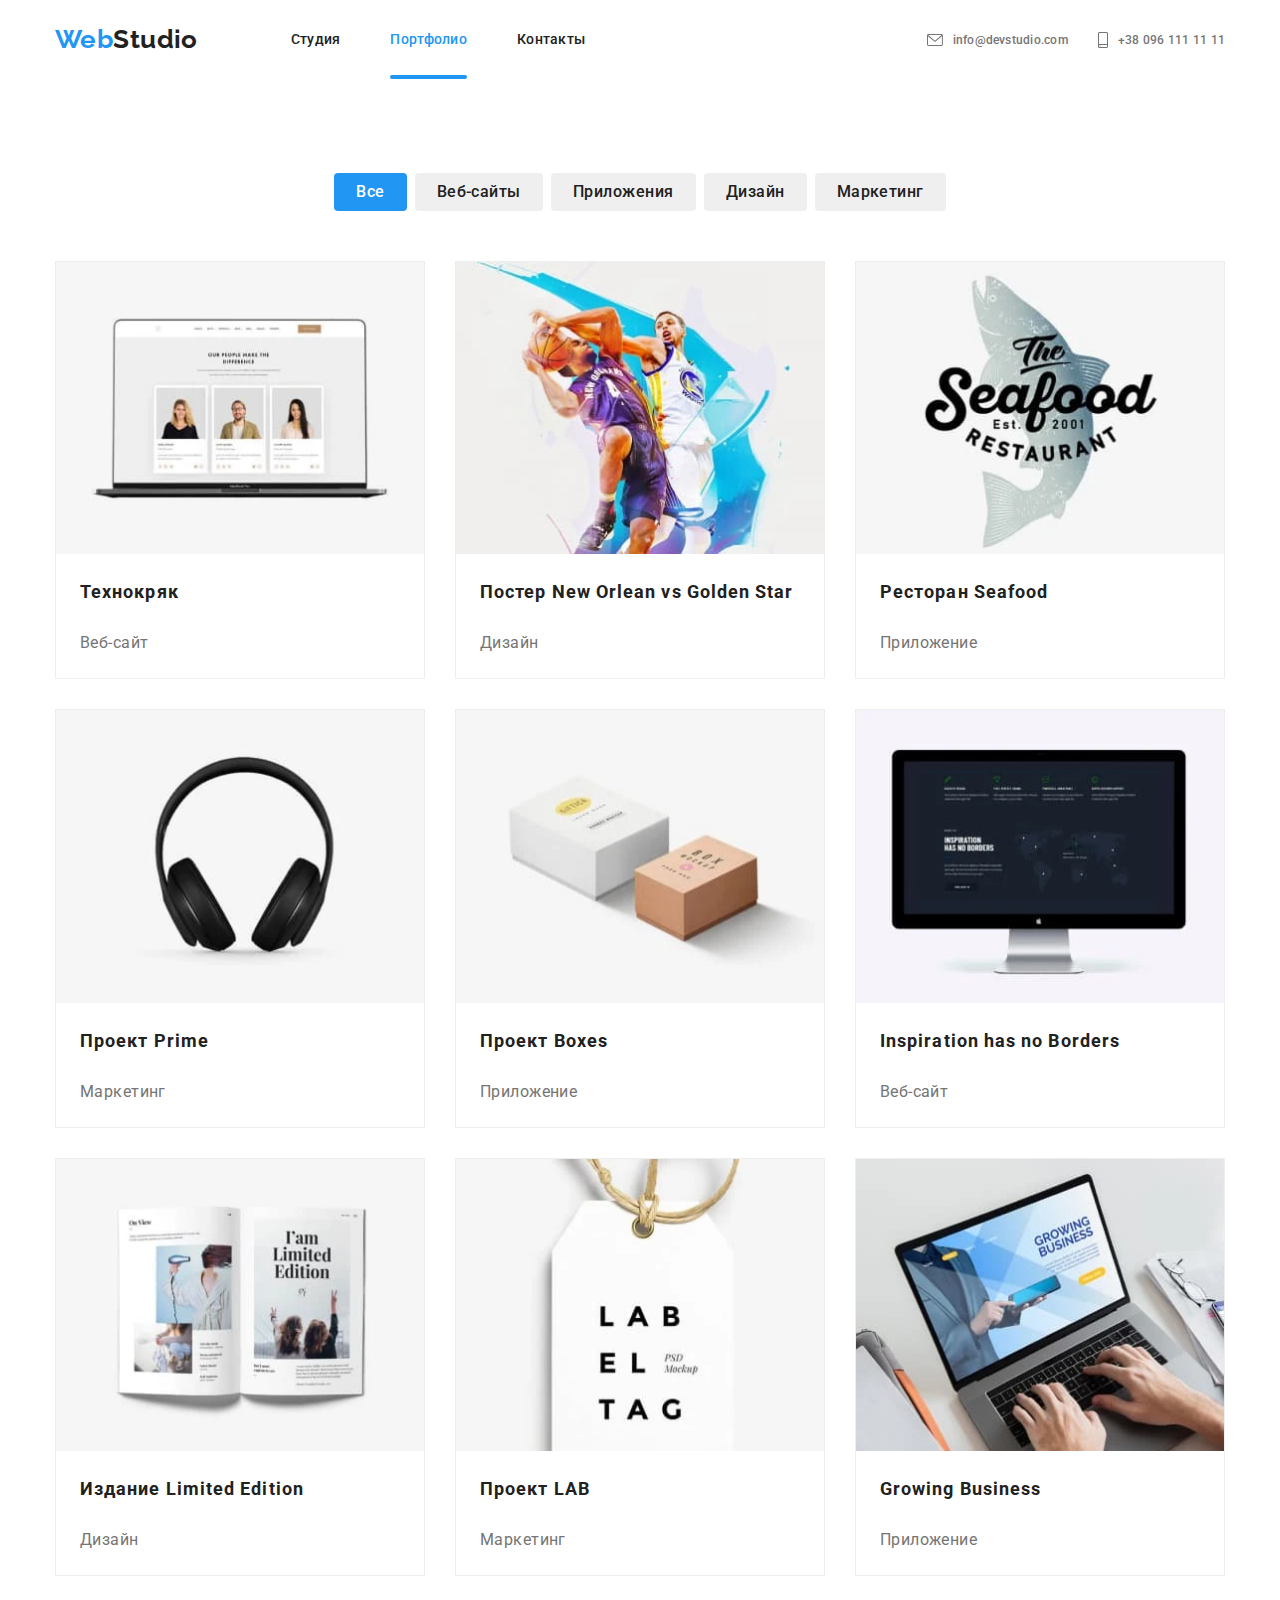
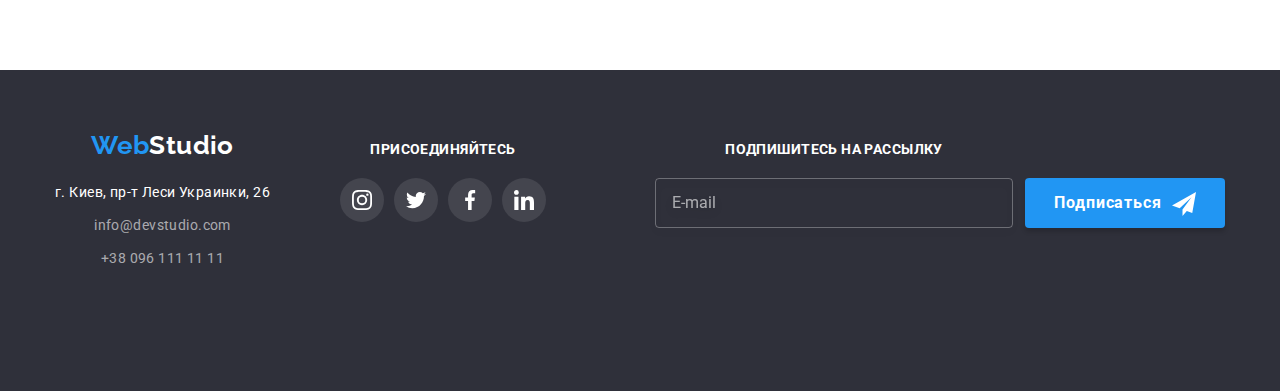
==== portfolio.html @ f1769754 "change footer" ====
<!DOCTYPE html>
<html lang="ru">

<head>
    <meta charset="UTF-8">
    <meta http-equiv="X-UA-Compatible" content="IE=edge">
    <meta name="viewport" content="width=device-width, initial-scale=1.0">
    <title>Домашняя работа №8</title>
    <link rel="preconnect" href="https://fonts.googleapis.com">
    <link rel="preconnect" href="https://fonts.gstatic.com" crossorigin>
    <link
        href="https://fonts.googleapis.com/css2?family=Raleway:wght@700&family=Roboto:wght@400;500;700;900&display=swap"
        rel="stylesheet">
    <link rel="stylesheet"
        href="https://cdnjs.cloudflare.com/ajax/libs/modern-normalize/1.1.0/modern-normalize.min.css">
    <link rel="stylesheet" href="./css/portfolio.min.css">
    <!-- <link rel="stylesheet" href="./css/styles.css"> -->

</head>
<body>
        <!--Header-->
<header class="page-header">
    <div class="container page-header__container">
        <nav class="main-nav">
            <a href="./index.html" class="logo page-header__logo"> <span class="logo__title">Web</span>Studio
            </a>
            <ul class="site-nav">
                <li class="site-nave__item"><a href="./index.html"
                        class="site-nave__link">Студия</a></li>
                <li class="site-nave__item"><a href="./portfolio.html" class="site-nave__link site-nave__link-active">Портфолио</a></li>
                <li class="site-nave__item"><a href="" class="site-nave__link">Контакты</a></li>
            </ul>
        </nav>
        <ul class="site-contacts">
            <li class="site-contacts__item">
                <a href="mailto:info@devstudio.com" class="site-contacts__link">
                    <svg class="site-contacts__icon" width="16" height="12">
                        <use href="./images/symbol-defs.svg#mail"></use>
                    </svg>info@devstudio.com</a>
            </li>
            <li class="site-contacts__item"><a href="tel:+380961111111" class="site-contacts__link">
                    <svg class="site-contacts__icon" width="10" height="16">
                        <use href="./images/symbol-defs.svg#phone"></use>
                    </svg>+38 096 111 11 11</a></li>
        </ul>
    </div>
</header>
<main>
<!--List job-->
<section class="section">
    <div class="container">
        <h1 class="visual-heading">Портфолио</h1>
    <ul class="button-item">
        <li><button class="button active-button" type="button">Все</button></li>
        <li><button class="button" type="button">Веб-сайты</button></li>
        <li><button class="button" type="button">Приложения</button></li>
        <li><button class="button" type="button">Дизайн</button></li>
        <li><button class="button" type="button">Маркетинг</button></li>
    </ul>
    <ul class="page-job">
        <li class="page-job__item">
            <a href="#" class="page-job__link"><div class="page-job__img">
                <picture>
                    <source srcset="././images/portfolio/company1/desctop/portfolio-1-lg.webp 1x, ././images/portfolio/company1/desctop/portfolio-1-lg@2x.webp 2x"
                        media="(min-width: 1200px)"
                        type="image/webp">
                    <source srcset="././images/portfolio/company1/desctop/portfolio-1-lg.jpg 1x, ././images/portfolio/company1/desctop/portfolio-1-lg@2x.jpg 2x"
                    media="(min-width: 1200px)">

                    <source srcset="././images/portfolio/company1/tablet/portfolio-1-md.webp 1x, ././images/portfolio/company1/tablet/portfolio-1-md@2x.webp 2x"
                        media="(min-width: 768px)"
                        type="image/webp">
                    <source srcset="././images/portfolio/company1/tablet/portfolio-1-md.jpg 1x, ././images/portfolio/company1/tablet/portfolio-1-md@2x.jpg 2x"
                    media="(min-width: 768px)">

                    <source srcset="././images/portfolio/company1/mobile/portfolio-1-sm.webp 1x, ././images/portfolio/company1/mobile/portfolio-1-sm@2x.webp 2x"
                        media="(max-width: 767px)"
                        type="image/webp">
                    <source
                    srcset="././images/portfolio/company1/mobile/portfolio-1-sm.jpg 1x, ././images/portfolio/company1/mobile/portfolio-1-sm@2x.jpg 2x"
                    media="(max-width: 767px)">

                    <img src="././images/portfolio/company1/mobile/portfolio-1-sm.jpg" alt="Макбук">
                </picture>
                <div class="page-job__overlay"><p class="page-job__text">Ресурс предлагает комплексные предложения с разным уровнем функционала и сервисов. Все это позволит посетителю получить
            исчерпывающие сведения о компании или частном лице.</p></div></div>
            <h3 class="page-job__title">Технокряк</h3>
            <p class="page-job__deckription">Веб-сайт</p>
            </a>
        </li>
        <li class="page-job__item">
            <a href="#" class="page-job__link"><div class="page-job__img">
                <picture>
                    <source srcset="././images/portfolio/company2/desctop/portfolio-2-lg.webp 1x, ././images/portfolio/company2/desctop/portfolio-2-lg@2x.webp 2x"
                        media="(min-width: 1200px)"
                        type="image/webp">
                    <source srcset="././images/portfolio/company2/desctop/portfolio-2-lg.jpg 1x, ././images/portfolio/company2/desctop/portfolio-2-lg@2x.jpg 2x"
                    media="(min-width: 1200px)">

                    <source srcset="././images/portfolio/company2/tablet/portfolio-2-md.webp 1x, ././images/portfolio/company2/tablet/portfolio-2-md@2x.webp 2x"
                        media="(min-width: 768px)"
                        type="image/webp">
                    <source srcset="././images/portfolio/company2/tablet/portfolio-2-md.jpg 1x, ././images/portfolio/company2/tablet/portfolio-2-md@2x.jpg 2x"
                    media="(min-width: 768px)">

                    <source srcset="././images/portfolio/company2/mobile/portfolio-2-sm.webp 1x, ././images/portfolio/company2/mobile/portfolio-2-sm@2x.webp 2x"
                        media="(max-width: 767px)"
                        type="image/webp">
                    <source
                    srcset="././images/portfolio/company2/mobile/portfolio-2-sm.jpg 1x, ././images/portfolio/company2/mobile/portfolio-2-sm@2x.jpg 2x"
                    media="(max-width: 767px)">

                    <img src="././images/portfolio/company2/mobile/portfolio-1-sm.jpg" alt="Два баскетболиста с мячом">
                </picture>
                <div class="page-job__overlay"><p class="page-job__text">Ресурс предлагает комплексные предложения с разным уровнем функционала и сервисов. Все это позволит посетителю получить
            исчерпывающие сведения о компании или частном лице.</p></div></div>
            <h3 class="page-job__title">Постер New Orlean vs Golden Star</h3>
            <p class="page-job__deckription">Дизайн</p>
            </a>
        </li>
        <li class="page-job__item">
            <a href="#" class="page-job__link"><div class="page-job__img">
                <picture>
                    <source srcset="././images/portfolio/company3/desctop/portfolio-3-lg.webp 1x, ././images/portfolio/company3/desctop/portfolio-3-lg@2x.webp 2x"
                        media="(min-width: 1200px)"
                        type="image/webp">
                    <source srcset="././images/portfolio/company3/desctop/portfolio-3-lg.jpg 1x, ././images/portfolio/company3/desctop/portfolio-3-lg@2x.jpg 2x"
                    media="(min-width: 1200px)">

                    <source srcset="././images/portfolio/company3/tablet/portfolio-3-md.webp 1x, ././images/portfolio/company3/tablet/portfolio-3-md@2x.webp 2x"
                        media="(min-width: 768px)"
                        type="image/webp">
                    <source srcset="././images/portfolio/company3/tablet/portfolio-3-md.jpg 1x, ././images/portfolio/company3/tablet/portfolio-3-md@2x.jpg 2x"
                    media="(min-width: 768px)">

                    <source srcset="././images/portfolio/company3/mobile/portfolio-3-sm.webp 1x, ././images/portfolio/company3/mobile/portfolio-3-sm@2x.webp 2x"
                        media="(max-width: 767px)"
                        type="image/webp">
                    <source
                    srcset="././images/portfolio/company3/mobile/portfolio-3-sm.jpg 1x, ././images/portfolio/company3/mobile/portfolio-3-sm@2x.jpg 2x"
                    media="(max-width: 767px)">

                    <img src="././images/portfolio/company3/mobile/portfolio-3-sm.jpg" alt="Рыба с названием ресторана">
                </picture>
                <div class="page-job__overlay"><p class="page-job__text">Ресурс предлагает комплексные предложения с разным уровнем функционала и сервисов. Все это позволит посетителю получить
            исчерпывающие сведения о компании или частном лице.</p></div></div>
            <h3 class="page-job__title">Ресторан Seafood</h3>
            <p class="page-job__deckription">Приложение</p>
            </a>
        </li>
        <li class="page-job__item">
            <a href="#" class="page-job__link"><div class="page-job__img">
                <picture>
                    <source srcset="././images/portfolio/company4/desctop/portfolio-4-lg.webp 1x, ././images/portfolio/company4/desctop/portfolio-4-lg@2x.webp 2x"
                        media="(min-width: 1200px)"
                        type="image/webp">
                    <source srcset="././images/portfolio/company4/desctop/portfolio-4-lg.jpg 1x, ././images/portfolio/company4/desctop/portfolio-4-lg@2x.jpg 2x"
                    media="(min-width: 1200px)">

                    <source srcset="././images/portfolio/company4/tablet/portfolio-4-md.webp 1x, ././images/portfolio/company4/tablet/portfolio-4-md@2x.webp 2x"
                        media="(min-width: 768px)"
                        type="image/webp">
                    <source srcset="././images/portfolio/company4/tablet/portfolio-4-md.jpg 1x, ././images/portfolio/company4/tablet/portfolio-4-md@2x.jpg 2x"
                    media="(min-width: 768px)">

                    <source srcset="././images/portfolio/company4/mobile/portfolio-4-sm.webp 1x, ././images/portfolio/company4/mobile/portfolio-4-sm@2x.webp 2x"
                        media="(max-width: 767px)"
                        type="image/webp">
                    <source
                    srcset="././images/portfolio/company4/mobile/portfolio-4-sm.jpg 1x, ././images/portfolio/company4/mobile/portfolio-4-sm@2x.jpg 2x"
                    media="(max-width: 767px)">

                    <img src="././images/portfolio/company4/mobile/portfolio-4-sm.jpg" alt="Наушники">
                </picture>
                <div class="page-job__overlay"><p class="page-job__text">Ресурс предлагает комплексные предложения с разным уровнем функционала и сервисов. Все это позволит посетителю получить
            исчерпывающие сведения о компании или частном лице.</p></div></div>
            <h3 class="page-job__title">Проект Prime</h3>
            <p class="page-job__deckription">Маркетинг</p>
            </a>
        </li>
        <li class="page-job__item">
            <a href="#" class="page-job__link"><div class="page-job__img">
                <picture>
                    <source
                        srcset="././images/portfolio/company5/desctop/portfolio-5-lg.webp 1x, ././images/portfolio/company5/desctop/portfolio-5-lg@2x.webp 2x"
                        media="(min-width: 1200px)" type="image/webp">
                    <source
                        srcset="././images/portfolio/company5/desctop/portfolio-5-lg.jpg 1x, ././images/portfolio/company5/desctop/portfolio-5-lg@2x.jpg 2x"
                        media="(min-width: 1200px)">
                
                    <source
                        srcset="././images/portfolio/company5/tablet/portfolio-5-md.webp 1x, ././images/portfolio/company5/tablet/portfolio-5-md@2x.webp 2x"
                        media="(min-width: 768px)" type="image/webp">
                    <source
                        srcset="././images/portfolio/company5/tablet/portfolio-5-md.jpg 1x, ././images/portfolio/company5/tablet/portfolio-5-md@2x.jpg 2x"
                        media="(min-width: 768px)">
                
                    <source
                        srcset="././images/portfolio/company5/mobile/portfolio-5-sm.webp 1x, ././images/portfolio/company5/mobile/portfolio-5-sm@2x.webp 2x"
                        media="(max-width: 767px)" type="image/webp">
                    <source
                        srcset="././images/portfolio/company5/mobile/portfolio-5-sm.jpg 1x, ././images/portfolio/company5/mobile/portfolio-5-sm@2x.jpg 2x"
                        media="(max-width: 767px)">
                
                    <img src="././images/portfolio/company5/mobile/portfolio-5-sm.jpg" alt="Две коробки">
                </picture>
                <div class="page-job__overlay"><p class="page-job__text">Ресурс предлагает комплексные предложения с разным уровнем функционала и сервисов. Все это позволит посетителю получить
            исчерпывающие сведения о компании или частном лице.</p></div></div>
            <h3 class="page-job__title">Проект Boxes</h3>
            <p class="page-job__deckription">Приложение</p>
            </a>
        </li>
        <li class="page-job__item">
            <a href="#" class="page-job__link"><div class="page-job__img">
                <picture>
                    <source
                        srcset="././images/portfolio/company6/desctop/portfolio-6-lg.webp 1x, ././images/portfolio/company6/desctop/portfolio-6-lg@2x.webp 2x"
                        media="(min-width: 1200px)" type="image/webp">
                    <source
                        srcset="././images/portfolio/company6/desctop/portfolio-6-lg.jpg 1x, ././images/portfolio/company6/desctop/portfolio-6-lg@2x.jpg 2x"
                        media="(min-width: 1200px)">
                
                    <source
                        srcset="././images/portfolio/company6/tablet/portfolio-6-md.webp 1x, ././images/portfolio/company6/tablet/portfolio-6-md@2x.webp 2x"
                        media="(min-width: 768px)" type="image/webp">
                    <source
                        srcset="././images/portfolio/company6/tablet/portfolio-6-md.jpg 1x, ././images/portfolio/company6/tablet/portfolio-6-md@2x.jpg 2x"
                        media="(min-width: 768px)">
                
                    <source
                        srcset="././images/portfolio/company6/mobile/portfolio-6-sm.webp 1x, ././images/portfolio/company6/mobile/portfolio-6-sm@2x.webp 2x"
                        media="(max-width: 767px)" type="image/webp">
                    <source
                        srcset="././images/portfolio/company6/mobile/portfolio-6-sm.jpg 1x, ././images/portfolio/company6/mobile/portfolio-6-sm@2x.jpg 2x"
                        media="(max-width: 767px)">
                
                    <img src="././images/portfolio/company6/mobile/portfolio-6-sm.jpg" alt="Экран компьютера">
                </picture>
                <div class="page-job__overlay"><p class="page-job__text">Ресурс предлагает комплексные предложения с разным уровнем функционала и сервисов. Все это позволит посетителю получить
            исчерпывающие сведения о компании или частном лице.</p></div></div>
            <h3 class="page-job__title">Inspiration has no Borders</h3>
            <p class="page-job__deckription">Веб-сайт</p>
            </a>
        </li>
        <li class="page-job__item">
            <a href="#" class="page-job__link"><div class="page-job__img">
                <picture>
                    <source
                        srcset="././images/portfolio/company7/desctop/portfolio-7-lg.webp 1x, ././images/portfolio/company7/desctop/portfolio-7-lg@2x.webp 2x"
                        media="(min-width: 1200px)" type="image/webp">
                    <source
                        srcset="././images/portfolio/company7/desctop/portfolio-7-lg.jpg 1x, ././images/portfolio/company7/desctop/portfolio-7-lg@2x.jpg 2x"
                        media="(min-width: 1200px)">
                
                    <source
                        srcset="././images/portfolio/company7/tablet/portfolio-7-md.webp 1x, ././images/portfolio/company7/tablet/portfolio-7-md@2x.webp 2x"
                        media="(min-width: 768px)" type="image/webp">
                    <source
                        srcset="././images/portfolio/company7/tablet/portfolio-7-md.jpg 1x, ././images/portfolio/company7/tablet/portfolio-7-md@2x.jpg 2x"
                        media="(min-width: 768px)">
                
                    <source
                        srcset="././images/portfolio/company7/mobile/portfolio-7-sm.webp 1x, ././images/portfolio/company7/mobile/portfolio-7-sm@2x.webp 2x"
                        media="(max-width: 767px)" type="image/webp">
                    <source
                        srcset="././images/portfolio/company7/mobile/portfolio-7-sm.jpg 1x, ././images/portfolio/company7/mobile/portfolio-7-sm@2x.jpg 2x"
                        media="(max-width: 767px)">
                
                    <img src="././images/portfolio/company7/mobile/portfolio-7-sm.jpg" alt="Развернутая книга">
                </picture>
                <div class="page-job__overlay"><p class="page-job__text">Ресурс предлагает комплексные предложения с разным уровнем функционала и сервисов. Все это позволит посетителю получить
            исчерпывающие сведения о компании или частном лице.</p></div></div>
            <h3 class="page-job__title">Издание Limited Edition</h3>
            <p class="page-job__deckription">Дизайн</p>
            </a>
        </li>
        <li class="page-job__item">
            <a href="#" class="page-job__link"><div class="page-job__img">
                <picture>
                    <source
                        srcset="././images/portfolio/company8/desctop/portfolio-8-lg.webp 1x, ././images/portfolio/company8/desctop/portfolio-8-lg@2x.webp 2x"
                        media="(min-width: 1200px)" type="image/webp">
                    <source
                        srcset="././images/portfolio/company8/desctop/portfolio-8-lg.jpg 1x, ././images/portfolio/company8/desctop/portfolio-8-lg@2x.jpg 2x"
                        media="(min-width: 1200px)">
                
                    <source
                        srcset="././images/portfolio/company8/tablet/portfolio-8-md.webp 1x, ././images/portfolio/company8/tablet/portfolio-8-md@2x.webp 2x"
                        media="(min-width: 768px)" type="image/webp">
                    <source
                        srcset="././images/portfolio/company8/tablet/portfolio-8-md.jpg 1x, ././images/portfolio/company8/tablet/portfolio-8-md@2x.jpg 2x"
                        media="(min-width: 768px)">
                
                    <source
                        srcset="././images/portfolio/company8/mobile/portfolio-8-sm.webp 1x, ././images/portfolio/company8/mobile/portfolio-8-sm@2x.webp 2x"
                        media="(max-width: 767px)" type="image/webp">
                    <source
                        srcset="././images/portfolio/company8/mobile/portfolio-8-sm.jpg 1x, ././images/portfolio/company8/mobile/portfolio-8-sm@2x.jpg 2x"
                        media="(max-width: 767px)">
                
                    <img src="././images/portfolio/company8/mobile/portfolio-8-sm.jpg" alt="Этикетка с названием проекта">
                </picture>
                <div class="page-job__overlay"><p class="page-job__text">Ресурс предлагает комплексные предложения с разным уровнем функционала и сервисов. Все это позволит посетителю получить
            исчерпывающие сведения о компании или частном лице.</p></div></div>
            <h3 class="page-job__title">Проект LAB</h3>
            <p class="page-job__deckription">Маркетинг</p>
            </a>
        </li>
        <li class="page-job__item">
            <a href="#" class="page-job__link"><div class="page-job__img">
                <picture>
                    <source
                        srcset="././images/portfolio/company9/desctop/portfolio-9-lg.webp 1x, ././images/portfolio/company9/desctop/portfolio-9-lg@2x.webp 2x"
                        media="(min-width: 1200px)" type="image/webp">
                    <source
                        srcset="././images/portfolio/company9/desctop/portfolio-9-lg.jpg 1x, ././images/portfolio/company9/desctop/portfolio-9-lg@2x.jpg 2x"
                        media="(min-width: 1200px)">
                
                    <source
                        srcset="././images/portfolio/company9/tablet/portfolio-9-md.webp 1x, ././images/portfolio/company9/tablet/portfolio-9-md@2x.webp 2x"
                        media="(min-width: 768px)" type="image/webp">
                    <source
                        srcset="././images/portfolio/company9/tablet/portfolio-9-md.jpg 1x, ././images/portfolio/company9/tablet/portfolio-9-md@2x.jpg 2x"
                        media="(min-width: 768px)">
                
                    <source
                        srcset="././images/portfolio/company9/mobile/portfolio-9-sm.webp 1x, ././images/portfolio/company9/mobile/portfolio-9-sm@2x.webp 2x"
                        media="(max-width: 767px)" type="image/webp">
                    <source
                        srcset="././images/portfolio/company9/mobile/portfolio-9-sm.jpg 1x, ././images/portfolio/company9/mobile/portfolio-9-sm@2x.jpg 2x"
                        media="(max-width: 767px)">
                
                    <img src="././images/portfolio/company9/mobile/portfolio-9-sm.jpg" alt="Макбук с руками">
                </picture>
                <div class="page-job__overlay"><p class="page-job__text">Ресурс предлагает комплексные предложения с разным уровнем функционала и сервисов. Все это позволит посетителю получить
            исчерпывающие сведения о компании или частном лице.</p></div></div>
            <h3 class="page-job__title">Growing Business</h3>
            <p class="page-job__deckription">Приложение</p>
            </a>
        </li>
    </ul> 
    </div> 
</section>     
</main>
<!--Footer-->
<footer class="footer">
    <div class="container">
        <div class="footer-container">
            <div class="information">
                <a href="./index.html" class="logo footer-logo"><span class="logo__title">Web</span>Studio
                </a>
                <address class="footer-adress">
                    <ul>
                        <li class="footer-adress__item"><a href="https://goo.gl/maps/piqngm7oDQpEDh6u6"
                                class="footer-adress__map" target="_blank" rel="noopener nofollow noreferrer">г. Киев,
                                пр-т Леси Украинки, 26</a></li>
                        <li class="footer-adress__item"><a href="mailto:info@devstudio.com"
                                class="footer-adress__link">info@devstudio.com</a></li>
                        <li class="footer-adress__item"><a href="tel:+380961111111" class="footer-adress__link">+38 096
                                111 11 11</a></li>
                    </ul>
                </address>
            </div>
            <div class="footer-social">
                <h3 class="footer-social__title">присоединяйтесь</h3>
                <ul class="footer-social__list">
                    <li class="footer-social__item">
                        <a href="#" class="footer-social__link">
                            <svg width="20" height="20">
                                <use href="./images/symbol-defs.svg#instagram"></use>
                            </svg>
                        </a>
                    </li>
                    <li class="footer-social__item">
                        <a href="#" class="footer-social__link">
                            <svg width="20" height="20">
                                <use href="./images/symbol-defs.svg#twitter"></use>
                            </svg>
                        </a>
                    </li>
                    <li class="footer-social__item">
                        <a href="#" class="footer-social__link">
                            <svg width="20" height="20">
                                <use href="./images/symbol-defs.svg#facebook"></use>
                            </svg>
                        </a>
                    </li>
                    <li class="footer-social__item">
                        <a href="#" class="footer-social__link">
                            <svg width="20" height="20">
                                <use href="./images/symbol-defs.svg#linkedIn"></use>
                            </svg>
                        </a>
                    </li>
                </ul>
            </div>
        </div>
        <!-- <div class="form-container"> -->
        <form class="form-container__footer">
            <div class="form-field">
                <label for="mail" class="footer-social__title">Подпишитесь на рассылку</label>
                <input type="email" class="form-field__input" name="mail" id="mail" placeholder="E-mail">
            </div>
            <button type="submit" class="modal-button">Подписаться<svg class="modal-button__icon" width="24"
                    height="24">
                    <use href="./images/symbol-defs.svg#icon-send"></use>
                </svg>
            </button>
        </form>
        <!-- </div> -->
    </div>
</footer>
</body>
</html>
---- css/portfolio.min.css ----
:root{--primary-text-color: #212121;--title-text-color: #757575;--accent-color: #2196f3;--primary-white-color: #ffffff;--background-grey-color: #f5f4fa;--background-spaygrey-color: #2f303a;--icon-grey-color: #afb1b8}.visual-heading{position:absolute;width:1px;height:1px;margin:-1px;border:0;padding:0;white-space:nowrap;clip-path:inset(100%);clip:rect(0 0 0 0);overflow:hidden}img{display:block;max-width:100%;height:auto}body{margin:0;color:var(--primary-text-color);background-color:var(--primary-white-color);font-family:"Roboto",sans-serif;font-size:14px;letter-spacing:.03em}ul{list-style:none;margin:0;padding:0;border:none}.section{padding-top:94px;padding-bottom:94px}.section-title{margin-top:0;margin-bottom:50px;font-size:36px;line-height:1.17;text-align:center}.container{padding-left:15px;padding-right:15px;margin-left:auto;margin-right:auto;max-width:480px}@media screen and (min-width: 768px){.container{max-width:768px}}@media screen and (min-width: 1200px){.container{max-width:1200px}}.logo{font-family:"Raleway",sans-serif;font-weight:700;font-size:26px;line-height:1.19;text-decoration:none}.logo__title{color:var(--accent-color)}.page-header{position:relative;padding:24px 0px}.page-header .page-header_button--close{top:20px;width:40px;height:40px;border:0;transition:all .2s ease-out}@media screen and (min-width: 768px){.page-header .page-header_button--close{display:none}}.page-header_button--open{position:absolute;top:20px;right:10px;display:flex;justify-content:center;align-items:center;width:40px;height:40px;border:0;background-color:rgba(0,0,0,0);padding:0;cursor:pointer;transition:all .2s ease-out}.page-header_button--open:hover,.page-header_button--open:focus{fill:var(--accent-color)}@media screen and (min-width: 768px){.page-header_button--open{display:none}}@media screen and (min-width: 768px){.page-header__container{display:flex;align-items:center}}@media screen and (min-width: 768px){.main-nav{display:flex;align-items:center}}.page-header__logo{color:var(--primary-text-color)}@media screen and (min-width: 768px){.page-header__logo{margin-right:88px}}@media screen and (min-width: 1200px){.page-header__logo{margin-right:93px}}.site-nav{display:none}@media screen and (min-width: 768px){.site-nav{display:flex;column-gap:50px}}.site-nave__link{display:block;position:relative;color:var(--primary-text-color);font-weight:500;line-height:1.1;letter-spacing:.02em;text-decoration:none;transition:all .2s ease-out}.site-nave__link:hover,.site-nave__link:focus{color:var(--accent-color)}.site-nave__link-active{color:var(--accent-color)}.site-nave__link-active::after{position:absolute;content:"";bottom:0;left:0;width:100%;height:4px;background-color:var(--accent-color);border-radius:2px;transform:translateY(32px)}.site-contacts{display:none}@media screen and (min-width: 768px){.site-contacts{display:block;margin-left:auto}}@media screen and (min-width: 1200px){.site-contacts{display:flex}}@media screen and (min-width: 768px){.site-contacts__item:not(:last-child){margin-bottom:10px}}@media screen and (min-width: 1200px){.site-contacts__item:not(:last-child){margin-bottom:0;margin-right:30px}}.site-contacts__link{padding-top:32px;padding-bottom:32px;font-weight:500;letter-spacing:.02em;text-decoration:none;transition:all .2s ease-out;color:var(--title-text-color)}@media screen and (min-width: 768px){.site-contacts__link{font-size:12px;line-height:1.16}}@media screen and (min-width: 1200px){.site-contacts__link{line-height:1.1}}.site-contacts__link:hover,.site-contacts__link:focus{color:var(--accent-color)}.site-contacts__icon{margin-right:10px;vertical-align:middle;fill:currentColor;transition:all .2s ease-out}.modal-button{min-height:50px;min-width:200px;padding:10px 15px;color:var(--primary-white-color);fill:var(--primary-white-color);background-color:var(--accent-color);font-weight:700;font-size:16px;line-height:1.88;letter-spacing:.06em;box-shadow:0px 4px 4px rgba(0,0,0,.15);border-radius:4px;border:0;cursor:pointer;transition:all .2s ease-out}.modal-button:hover,.modal-button:focus{background-color:#188ce8;border-radius:4px}.footer{padding-top:60px;padding-bottom:60px;padding-left:0;padding-right:0;background-color:var(--background-spaygrey-color)}.footer .container{text-align:center}@media screen and (min-width: 1200px){.footer .container{display:flex;align-items:baseline}}@media screen and (min-width: 768px){.footer-container{justify-content:space-evenly;display:flex;align-items:baseline}}.footer-logo{display:block;margin-bottom:20px;color:var(--primary-white-color)}.footer-adress{margin-bottom:60px}.footer-adress__item:not(:last-child){margin-bottom:9px}.footer-adress__map{display:block;margin-bottom:9px;color:var(--primary-white-color);font-style:normal;line-height:1.71;text-decoration:none}.footer-adress__link{display:block;color:rgba(255,255,255,.6);font-style:normal;line-height:1.71;text-decoration:none;transition:all .2s ease-out}.footer-adress__link:hover,.footer-adress__link:focus{color:var(--accent-color)}.footer-social{display:flex;flex-direction:column;margin-bottom:60px}@media screen and (min-width: 768px){.footer-social{margin-bottom:0}}@media screen and (min-width: 1200px){.footer-social{margin-left:70px}}.footer-social__title{margin-top:0;margin-bottom:20px;margin-left:0;margin-right:0;color:var(--primary-white-color);font-weight:700;font-size:14px;line-height:1.14;letter-spacing:.03em;text-transform:uppercase}.footer-social__list{display:flex;justify-content:center}.footer-social__item:not(:last-child){margin-right:10px}.footer-social__link{display:flex;text-decoration:none;width:44px;height:44px;align-items:center;justify-content:center;fill:var(--primary-white-color);background-color:rgba(255,255,255,.1);border-radius:50%;transition:all .2s ease-out}.footer-social__link:hover,.footer-social__link:focus{background-color:var(--accent-color);fill:var(--primary-white-color);border-radius:50%}@media screen and (min-width: 1200px){.form-container__footer{display:flex;align-items:flex-end;margin-left:auto}}.form-field{display:flex;flex-direction:column;margin-bottom:20px}@media screen and (min-width: 1200px){.form-field{margin-bottom:0;margin-right:12px}}.form-field__input{width:450px;height:50px;padding:15px 16px;color:var(--primary-white-color);background-color:rgba(0,0,0,0);border:1px solid rgba(255,255,255,.3);filter:drop-shadow(0px 4px 4px rgba(0, 0, 0, 0.15));border-radius:4px;transition:all .2s ease-out;margin-left:auto;margin-right:auto}@media screen and (max-width: 479px){.form-field__input{width:calc(100vw - 30px)}}@media screen and (min-width: 1200px){.form-field__input{width:358px}}.form-field__input:hover,.form-field__input:focus{outline:none;border:1px solid var(--accent-color);border-radius:4px}.form-field__input::placeholder{font-size:16px;line-height:1.25;color:rgba(255,255,255,.6)}.modal-button__icon{vertical-align:middle;margin-left:10px}.button-item{display:flex;flex-wrap:wrap;row-gap:15px;column-gap:8px;margin-bottom:50px}@media screen and (min-width: 768px){.button-item{justify-content:center}}.button{display:inline-block;padding:6px 22px;color:var(--primary-text-color);font-family:inherit;font-weight:500;font-size:16px;line-height:1.62;letter-spacing:.03em;transition:all .2s ease-out;border-radius:4px;text-align:center;border:0;cursor:pointer}.button:hover,.button:focus{color:var(--primary-white-color);background-color:var(--accent-color);box-shadow:0px 3px 1px rgba(0,0,0,.1),0px 1px 2px rgba(0,0,0,.08),0px 2px 2px rgba(0,0,0,.12)}.active-button{color:var(--primary-white-color);background-color:var(--accent-color)}.page-job{display:flex;flex-wrap:wrap;gap:30px}.page-job__item{border:1px solid #eee}@media screen and (min-width: 768px){.page-job__item{width:calc((100% - 30px)/2)}}@media screen and (min-width: 1200px){.page-job__item{width:calc((100% - 60px)/3)}}.page-job__link{display:block;text-decoration:none;transition:all .2s ease-out}.page-job__link:hover,.page-job__link:focus{box-shadow:0px 1px 1px rgba(0,0,0,.12),0px 4px 4px rgba(0,0,0,.06),1px 4px 6px rgba(0,0,0,.16)}.page-job__img{position:relative;overflow:hidden}.page-job__overlay{position:absolute;width:100%;height:100%;top:0;left:0;background-color:rgba(33,150,243,.9);transform:translateY(101%);transition:transform 250ms cubic-bezier(0.4, 0, 0.2, 1)}.page-job__link:hover .page-job__overlay,.page-job__link:focus .page-job__overlay{opacity:1;transform:translateY(0)}.page-job__text{position:absolute;width:322px;height:168px;top:50%;left:50%;transform:translate(-50%, -50%);margin:0;padding:0;font-size:18px;line-height:1.56;color:var(--primary-white-color)}.job-link:hover .page-job__text,.job-link:focus .page-job__text{opacity:1}.page-job__title{margin-top:0;margin-bottom:4;padding-top:20px;padding-left:24px;color:var(--primary-text-color);font-size:18px;line-height:2;letter-spacing:.06em}.page-job__deckription{margin-top:0;margin-bottom:0;padding-bottom:20px;padding-left:24px;color:var(--title-text-color);font-size:16px;line-height:1.88}/*# sourceMappingURL=portfolio.min.css.map */
---- css/styles.css ----
основной цвет текста #212121
/* вторичный цвет текста #757575 */
/* основной цвет фона #FFFFFF*/
/* вторичный цвет фона #F5F4FA */
/* акцент #2196F3 */
/* цвет иконок #AFB1B8 */






/* Header */



/* Hero */

/* Modal window */





/* Peculiarities */



/* Work */



/* Team */



/* Clients*/



/* Footer */

/* 

/* styles portfolio */
/* job */
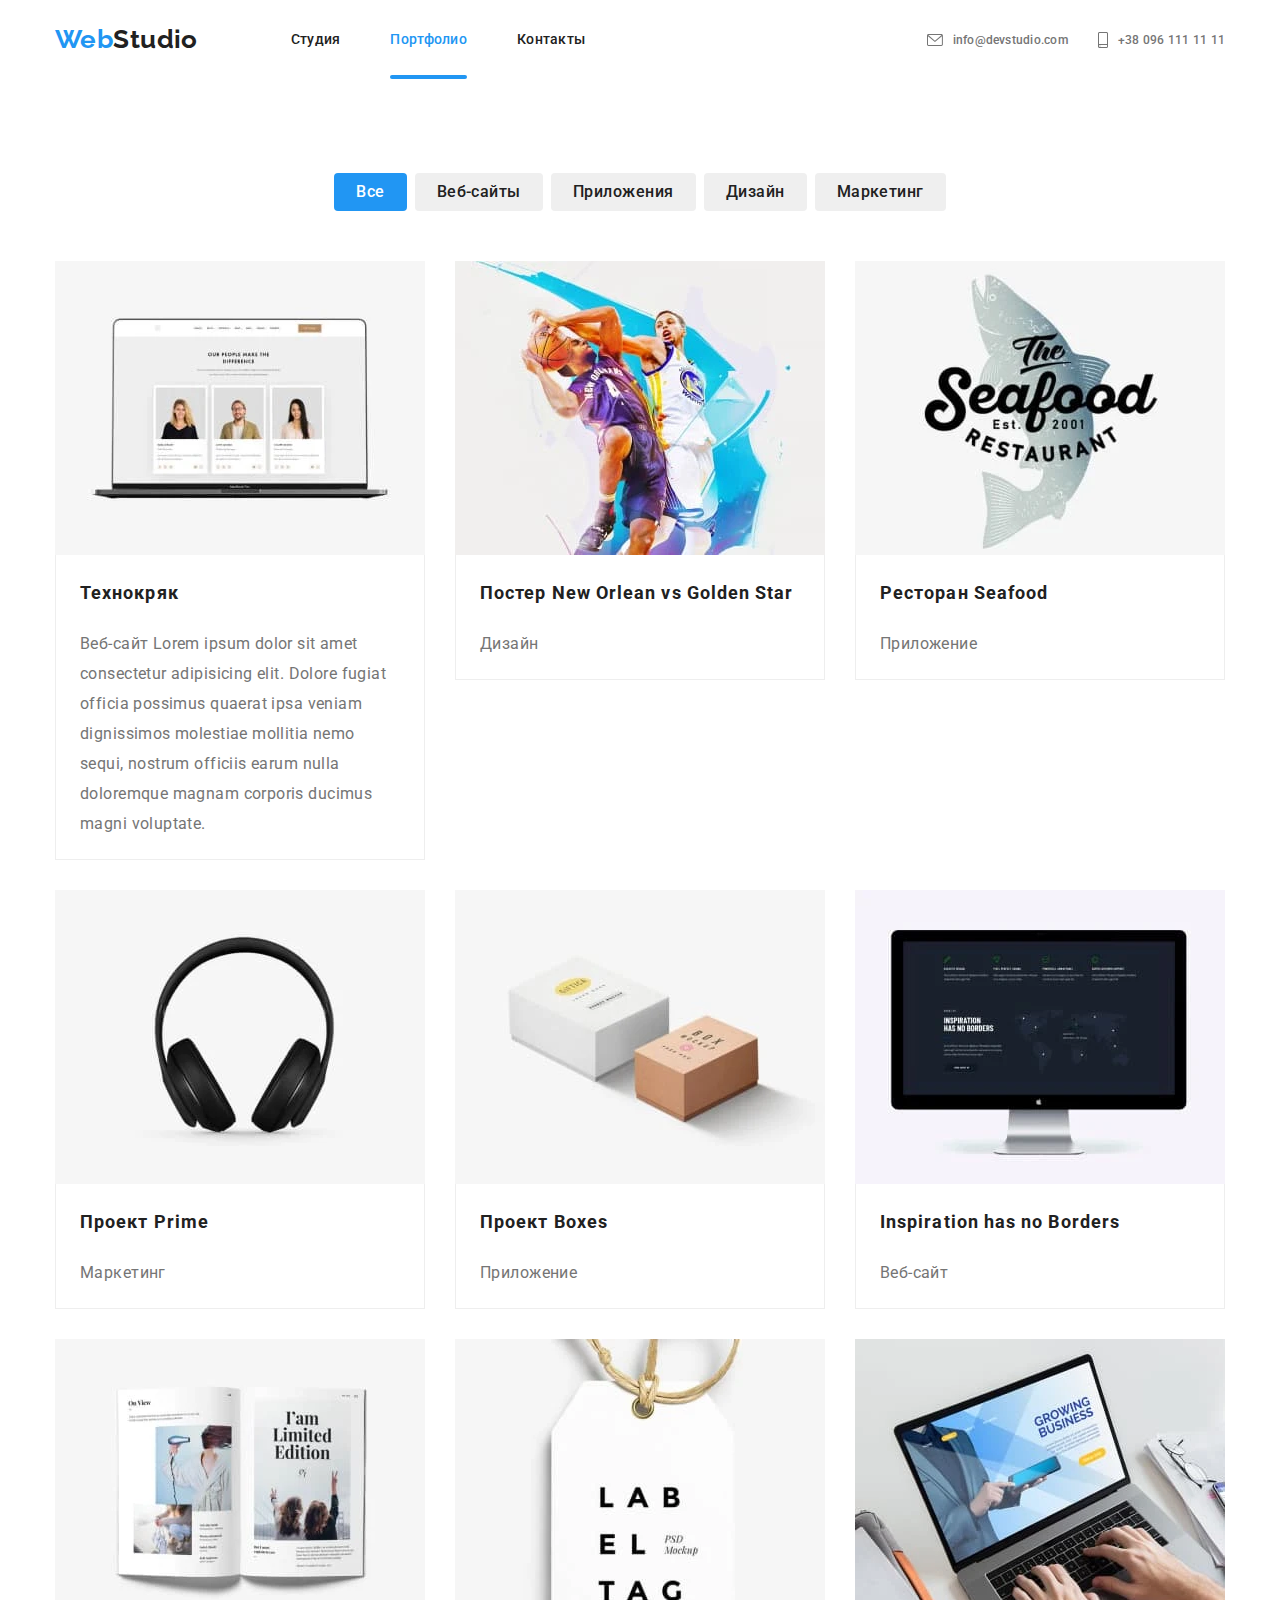
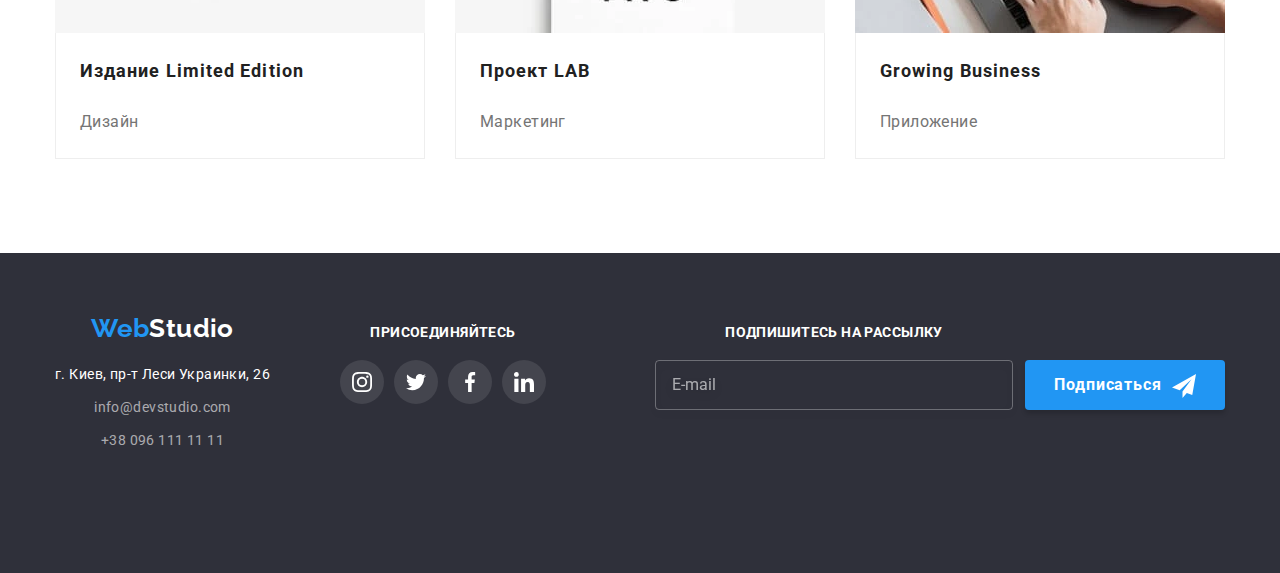
==== commit e847b223: "change portfolio" ====
--- a/portfolio.html
+++ b/portfolio.html
@@ -31,6 +31,11 @@
                 <li class="site-nave__item"><a href="" class="site-nave__link">Контакты</a></li>
             </ul>
         </nav>
+        <button type="button" class="page-header__button_open" data-menu-open>
+            <svg width="40" height="40">
+                <use href="./images/symbol-defs.svg#menu-open"></use>
+            </svg>
+        </button>
         <ul class="site-contacts">
             <li class="site-contacts__item">
                 <a href="mailto:info@devstudio.com" class="site-contacts__link">
@@ -43,6 +48,41 @@
                         <use href="./images/symbol-defs.svg#phone"></use>
                     </svg>+38 096 111 11 11</a></li>
         </ul>
+    </div>
+    <div class="mobile-menu" data-menu>
+        <div class="container mobile-menu__container">
+            <button type="button" class="mobile-button__icon--close" data-menu-close>
+                <svg class="button__icon" width="19" height="19">
+                    <use href="./images/symbol-defs.svg#close"></use>
+                </svg>
+            </button>
+            <ul class="mobile-menu__list_nav">
+                <li class="mobile-menu__item_nav">
+                    <a href="./index.html" class="mobile-menu__link_nav">Студия</a>
+                </li>
+                <li class="mobile-menu__item_nav">
+                    <a href="./portfolio.html" class="mobile-menu__link_nav mobile-menu__link_nav--active">Портфолио</a>
+                </li>
+                <li class="mobile-menu__item_nav">
+                    <a href="" class="mobile-menu__link_nav">Контакты</a>
+                </li>
+            </ul>
+            <ul class="mobile-menu__list_contacts">
+                <li class="mobile-menu__item_contacts">
+                    <a href="tel:+380961111111" class="mobile-menu__link_contacts--phone">
+                        +38 096 111 11 11</a>
+                </li>
+                <li class="mobile-menu__item_contacts"><a href="mailto:info@devstudio.com"
+                        class="mobile-menu__link_contacts--mail">
+                        info@devstudio.com</a>
+            </ul>
+            <ul class="mobile-menu__list_soc">
+                <li class="mobile-menu__item_soc"><a href="#" class="mobile-menu__link_soc">Instagram</a></li>
+                <li class="mobile-menu__item_soc"><a href="#" class="mobile-menu__link_soc">Twitter</a></li>
+                <li class="mobile-menu__item_soc"><a href="#" class="mobile-menu__link_soc">Facebook</a></li>
+                <li class="mobile-menu__item_soc"><a href="#" class="mobile-menu__link_soc">LinkedIn</a></li>
+            </ul>
+        </div>
     </div>
 </header>
 <main>
@@ -84,8 +124,10 @@
                 </picture>
                 <div class="page-job__overlay"><p class="page-job__text">Ресурс предлагает комплексные предложения с разным уровнем функционала и сервисов. Все это позволит посетителю получить
             исчерпывающие сведения о компании или частном лице.</p></div></div>
-            <h3 class="page-job__title">Технокряк</h3>
-            <p class="page-job__deckription">Веб-сайт</p>
+            <div class="page-job__container">
+                <h3 class="page-job__title">Технокряк</h3>
+                <p class="page-job__deckription">Веб-сайт Lorem ipsum dolor sit amet consectetur adipisicing elit. Dolore fugiat officia possimus quaerat ipsa veniam dignissimos molestiae mollitia nemo sequi, nostrum officiis earum nulla doloremque magnam corporis ducimus magni voluptate.</p>
+            </div>
             </a>
         </li>
         <li class="page-job__item">
@@ -114,8 +156,10 @@
                 </picture>
                 <div class="page-job__overlay"><p class="page-job__text">Ресурс предлагает комплексные предложения с разным уровнем функционала и сервисов. Все это позволит посетителю получить
             исчерпывающие сведения о компании или частном лице.</p></div></div>
-            <h3 class="page-job__title">Постер New Orlean vs Golden Star</h3>
-            <p class="page-job__deckription">Дизайн</p>
+            <div class="page-job__container">
+                <h3 class="page-job__title">Постер New Orlean vs Golden Star</h3>
+                <p class="page-job__deckription">Дизайн</p>
+            </div>
             </a>
         </li>
         <li class="page-job__item">
@@ -144,8 +188,10 @@
                 </picture>
                 <div class="page-job__overlay"><p class="page-job__text">Ресурс предлагает комплексные предложения с разным уровнем функционала и сервисов. Все это позволит посетителю получить
             исчерпывающие сведения о компании или частном лице.</p></div></div>
-            <h3 class="page-job__title">Ресторан Seafood</h3>
-            <p class="page-job__deckription">Приложение</p>
+            <div class="page-job__container">
+                <h3 class="page-job__title">Ресторан Seafood</h3>
+                <p class="page-job__deckription">Приложение</p>
+            </div>
             </a>
         </li>
         <li class="page-job__item">
@@ -174,8 +220,10 @@
                 </picture>
                 <div class="page-job__overlay"><p class="page-job__text">Ресурс предлагает комплексные предложения с разным уровнем функционала и сервисов. Все это позволит посетителю получить
             исчерпывающие сведения о компании или частном лице.</p></div></div>
-            <h3 class="page-job__title">Проект Prime</h3>
-            <p class="page-job__deckription">Маркетинг</p>
+            <div class="page-job__container">
+                <h3 class="page-job__title">Проект Prime</h3>
+                <p class="page-job__deckription">Маркетинг</p>
+            </div>
             </a>
         </li>
         <li class="page-job__item">
@@ -206,8 +254,10 @@
                 </picture>
                 <div class="page-job__overlay"><p class="page-job__text">Ресурс предлагает комплексные предложения с разным уровнем функционала и сервисов. Все это позволит посетителю получить
             исчерпывающие сведения о компании или частном лице.</p></div></div>
-            <h3 class="page-job__title">Проект Boxes</h3>
-            <p class="page-job__deckription">Приложение</p>
+            <div class="page-job__container">
+                <h3 class="page-job__title">Проект Boxes</h3>
+                <p class="page-job__deckription">Приложение</p>
+            </div>
             </a>
         </li>
         <li class="page-job__item">
@@ -238,8 +288,10 @@
                 </picture>
                 <div class="page-job__overlay"><p class="page-job__text">Ресурс предлагает комплексные предложения с разным уровнем функционала и сервисов. Все это позволит посетителю получить
             исчерпывающие сведения о компании или частном лице.</p></div></div>
-            <h3 class="page-job__title">Inspiration has no Borders</h3>
-            <p class="page-job__deckription">Веб-сайт</p>
+            <div class="page-job__container">
+                <h3 class="page-job__title">Inspiration has no Borders</h3>
+                <p class="page-job__deckription">Веб-сайт</p>
+            </div>
             </a>
         </li>
         <li class="page-job__item">
@@ -270,8 +322,10 @@
                 </picture>
                 <div class="page-job__overlay"><p class="page-job__text">Ресурс предлагает комплексные предложения с разным уровнем функционала и сервисов. Все это позволит посетителю получить
             исчерпывающие сведения о компании или частном лице.</p></div></div>
-            <h3 class="page-job__title">Издание Limited Edition</h3>
-            <p class="page-job__deckription">Дизайн</p>
+            <div class="page-job__container">
+                <h3 class="page-job__title">Издание Limited Edition</h3>
+                <p class="page-job__deckription">Дизайн</p>
+            </div>
             </a>
         </li>
         <li class="page-job__item">
@@ -302,8 +356,10 @@
                 </picture>
                 <div class="page-job__overlay"><p class="page-job__text">Ресурс предлагает комплексные предложения с разным уровнем функционала и сервисов. Все это позволит посетителю получить
             исчерпывающие сведения о компании или частном лице.</p></div></div>
-            <h3 class="page-job__title">Проект LAB</h3>
-            <p class="page-job__deckription">Маркетинг</p>
+            <div class="page-job__container">
+                <h3 class="page-job__title">Проект LAB</h3>
+                <p class="page-job__deckription">Маркетинг</p>
+            </div>
             </a>
         </li>
         <li class="page-job__item">
@@ -334,8 +390,10 @@
                 </picture>
                 <div class="page-job__overlay"><p class="page-job__text">Ресурс предлагает комплексные предложения с разным уровнем функционала и сервисов. Все это позволит посетителю получить
             исчерпывающие сведения о компании или частном лице.</p></div></div>
-            <h3 class="page-job__title">Growing Business</h3>
-            <p class="page-job__deckription">Приложение</p>
+            <div class="page-job__container">
+                <h3 class="page-job__title">Growing Business</h3>
+                <p class="page-job__deckription">Приложение</p>
+            </div>
             </a>
         </li>
     </ul> 
@@ -410,5 +468,6 @@
         <!-- </div> -->
     </div>
 </footer>
+<script src="./js/mobile-menu.js"></script>
 </body>
 </html>
--- a/css/portfolio.min.css
+++ b/css/portfolio.min.css
@@ -1 +1 @@
-:root{--primary-text-color: #212121;--title-text-color: #757575;--accent-color: #2196f3;--primary-white-color: #ffffff;--background-grey-color: #f5f4fa;--background-spaygrey-color: #2f303a;--icon-grey-color: #afb1b8}.visual-heading{position:absolute;width:1px;height:1px;margin:-1px;border:0;padding:0;white-space:nowrap;clip-path:inset(100%);clip:rect(0 0 0 0);overflow:hidden}img{display:block;max-width:100%;height:auto}body{margin:0;color:var(--primary-text-color);background-color:var(--primary-white-color);font-family:"Roboto",sans-serif;font-size:14px;letter-spacing:.03em}ul{list-style:none;margin:0;padding:0;border:none}.section{padding-top:94px;padding-bottom:94px}.section-title{margin-top:0;margin-bottom:50px;font-size:36px;line-height:1.17;text-align:center}.container{padding-left:15px;padding-right:15px;margin-left:auto;margin-right:auto;max-width:480px}@media screen and (min-width: 768px){.container{max-width:768px}}@media screen and (min-width: 1200px){.container{max-width:1200px}}.logo{font-family:"Raleway",sans-serif;font-weight:700;font-size:26px;line-height:1.19;text-decoration:none}.logo__title{color:var(--accent-color)}.page-header{position:relative;padding:24px 0px}.page-header .page-header_button--close{top:20px;width:40px;height:40px;border:0;transition:all .2s ease-out}@media screen and (min-width: 768px){.page-header .page-header_button--close{display:none}}.page-header_button--open{position:absolute;top:20px;right:10px;display:flex;justify-content:center;align-items:center;width:40px;height:40px;border:0;background-color:rgba(0,0,0,0);padding:0;cursor:pointer;transition:all .2s ease-out}.page-header_button--open:hover,.page-header_button--open:focus{fill:var(--accent-color)}@media screen and (min-width: 768px){.page-header_button--open{display:none}}@media screen and (min-width: 768px){.page-header__container{display:flex;align-items:center}}@media screen and (min-width: 768px){.main-nav{display:flex;align-items:center}}.page-header__logo{color:var(--primary-text-color)}@media screen and (min-width: 768px){.page-header__logo{margin-right:88px}}@media screen and (min-width: 1200px){.page-header__logo{margin-right:93px}}.site-nav{display:none}@media screen and (min-width: 768px){.site-nav{display:flex;column-gap:50px}}.site-nave__link{display:block;position:relative;color:var(--primary-text-color);font-weight:500;line-height:1.1;letter-spacing:.02em;text-decoration:none;transition:all .2s ease-out}.site-nave__link:hover,.site-nave__link:focus{color:var(--accent-color)}.site-nave__link-active{color:var(--accent-color)}.site-nave__link-active::after{position:absolute;content:"";bottom:0;left:0;width:100%;height:4px;background-color:var(--accent-color);border-radius:2px;transform:translateY(32px)}.site-contacts{display:none}@media screen and (min-width: 768px){.site-contacts{display:block;margin-left:auto}}@media screen and (min-width: 1200px){.site-contacts{display:flex}}@media screen and (min-width: 768px){.site-contacts__item:not(:last-child){margin-bottom:10px}}@media screen and (min-width: 1200px){.site-contacts__item:not(:last-child){margin-bottom:0;margin-right:30px}}.site-contacts__link{padding-top:32px;padding-bottom:32px;font-weight:500;letter-spacing:.02em;text-decoration:none;transition:all .2s ease-out;color:var(--title-text-color)}@media screen and (min-width: 768px){.site-contacts__link{font-size:12px;line-height:1.16}}@media screen and (min-width: 1200px){.site-contacts__link{line-height:1.1}}.site-contacts__link:hover,.site-contacts__link:focus{color:var(--accent-color)}.site-contacts__icon{margin-right:10px;vertical-align:middle;fill:currentColor;transition:all .2s ease-out}.modal-button{min-height:50px;min-width:200px;padding:10px 15px;color:var(--primary-white-color);fill:var(--primary-white-color);background-color:var(--accent-color);font-weight:700;font-size:16px;line-height:1.88;letter-spacing:.06em;box-shadow:0px 4px 4px rgba(0,0,0,.15);border-radius:4px;border:0;cursor:pointer;transition:all .2s ease-out}.modal-button:hover,.modal-button:focus{background-color:#188ce8;border-radius:4px}.footer{padding-top:60px;padding-bottom:60px;padding-left:0;padding-right:0;background-color:var(--background-spaygrey-color)}.footer .container{text-align:center}@media screen and (min-width: 1200px){.footer .container{display:flex;align-items:baseline}}@media screen and (min-width: 768px){.footer-container{justify-content:space-evenly;display:flex;align-items:baseline}}.footer-logo{display:block;margin-bottom:20px;color:var(--primary-white-color)}.footer-adress{margin-bottom:60px}.footer-adress__item:not(:last-child){margin-bottom:9px}.footer-adress__map{display:block;margin-bottom:9px;color:var(--primary-white-color);font-style:normal;line-height:1.71;text-decoration:none}.footer-adress__link{display:block;color:rgba(255,255,255,.6);font-style:normal;line-height:1.71;text-decoration:none;transition:all .2s ease-out}.footer-adress__link:hover,.footer-adress__link:focus{color:var(--accent-color)}.footer-social{display:flex;flex-direction:column;margin-bottom:60px}@media screen and (min-width: 768px){.footer-social{margin-bottom:0}}@media screen and (min-width: 1200px){.footer-social{margin-left:70px}}.footer-social__title{margin-top:0;margin-bottom:20px;margin-left:0;margin-right:0;color:var(--primary-white-color);font-weight:700;font-size:14px;line-height:1.14;letter-spacing:.03em;text-transform:uppercase}.footer-social__list{display:flex;justify-content:center}.footer-social__item:not(:last-child){margin-right:10px}.footer-social__link{display:flex;text-decoration:none;width:44px;height:44px;align-items:center;justify-content:center;fill:var(--primary-white-color);background-color:rgba(255,255,255,.1);border-radius:50%;transition:all .2s ease-out}.footer-social__link:hover,.footer-social__link:focus{background-color:var(--accent-color);fill:var(--primary-white-color);border-radius:50%}@media screen and (min-width: 1200px){.form-container__footer{display:flex;align-items:flex-end;margin-left:auto}}.form-field{display:flex;flex-direction:column;margin-bottom:20px}@media screen and (min-width: 1200px){.form-field{margin-bottom:0;margin-right:12px}}.form-field__input{width:450px;height:50px;padding:15px 16px;color:var(--primary-white-color);background-color:rgba(0,0,0,0);border:1px solid rgba(255,255,255,.3);filter:drop-shadow(0px 4px 4px rgba(0, 0, 0, 0.15));border-radius:4px;transition:all .2s ease-out;margin-left:auto;margin-right:auto}@media screen and (max-width: 479px){.form-field__input{width:calc(100vw - 30px)}}@media screen and (min-width: 1200px){.form-field__input{width:358px}}.form-field__input:hover,.form-field__input:focus{outline:none;border:1px solid var(--accent-color);border-radius:4px}.form-field__input::placeholder{font-size:16px;line-height:1.25;color:rgba(255,255,255,.6)}.modal-button__icon{vertical-align:middle;margin-left:10px}.button-item{display:flex;flex-wrap:wrap;row-gap:15px;column-gap:8px;margin-bottom:50px}@media screen and (min-width: 768px){.button-item{justify-content:center}}.button{display:inline-block;padding:6px 22px;color:var(--primary-text-color);font-family:inherit;font-weight:500;font-size:16px;line-height:1.62;letter-spacing:.03em;transition:all .2s ease-out;border-radius:4px;text-align:center;border:0;cursor:pointer}.button:hover,.button:focus{color:var(--primary-white-color);background-color:var(--accent-color);box-shadow:0px 3px 1px rgba(0,0,0,.1),0px 1px 2px rgba(0,0,0,.08),0px 2px 2px rgba(0,0,0,.12)}.active-button{color:var(--primary-white-color);background-color:var(--accent-color)}.page-job{display:flex;flex-wrap:wrap;gap:30px}.page-job__item{border:1px solid #eee}@media screen and (min-width: 768px){.page-job__item{width:calc((100% - 30px)/2)}}@media screen and (min-width: 1200px){.page-job__item{width:calc((100% - 60px)/3)}}.page-job__link{display:block;text-decoration:none;transition:all .2s ease-out}.page-job__link:hover,.page-job__link:focus{box-shadow:0px 1px 1px rgba(0,0,0,.12),0px 4px 4px rgba(0,0,0,.06),1px 4px 6px rgba(0,0,0,.16)}.page-job__img{position:relative;overflow:hidden}.page-job__overlay{position:absolute;width:100%;height:100%;top:0;left:0;background-color:rgba(33,150,243,.9);transform:translateY(101%);transition:transform 250ms cubic-bezier(0.4, 0, 0.2, 1)}.page-job__link:hover .page-job__overlay,.page-job__link:focus .page-job__overlay{opacity:1;transform:translateY(0)}.page-job__text{position:absolute;width:322px;height:168px;top:50%;left:50%;transform:translate(-50%, -50%);margin:0;padding:0;font-size:18px;line-height:1.56;color:var(--primary-white-color)}.job-link:hover .page-job__text,.job-link:focus .page-job__text{opacity:1}.page-job__title{margin-top:0;margin-bottom:4;padding-top:20px;padding-left:24px;color:var(--primary-text-color);font-size:18px;line-height:2;letter-spacing:.06em}.page-job__deckription{margin-top:0;margin-bottom:0;padding-bottom:20px;padding-left:24px;color:var(--title-text-color);font-size:16px;line-height:1.88}/*# sourceMappingURL=portfolio.min.css.map */+:root{--primary-text-color: #212121;--title-text-color: #757575;--accent-color: #2196f3;--primary-white-color: #ffffff;--background-grey-color: #f5f4fa;--background-spaygrey-color: #2f303a;--icon-grey-color: #afb1b8}.visual-heading{position:absolute;width:1px;height:1px;margin:-1px;border:0;padding:0;white-space:nowrap;clip-path:inset(100%);clip:rect(0 0 0 0);overflow:hidden}img{display:block;max-width:100%;height:auto}body{margin:0;color:var(--primary-text-color);background-color:var(--primary-white-color);font-family:"Roboto",sans-serif;font-size:14px;letter-spacing:.03em}ul{list-style:none;margin:0;padding:0;border:none}.section{padding-top:94px;padding-bottom:94px}.section-title{margin-top:0;margin-bottom:50px;font-size:36px;line-height:1.17;text-align:center}.container{padding-left:15px;padding-right:15px}@media screen and (min-width: 480px){.container{width:480px;margin-left:auto;margin-right:auto}}@media screen and (min-width: 768px){.container{width:768px}}@media screen and (min-width: 1200px){.container{width:1200px}}.logo{font-family:"Raleway",sans-serif;font-weight:700;font-size:26px;line-height:1.19;text-decoration:none}.logo__title{color:var(--accent-color)}.page-header{position:relative;padding:16px 0px}@media screen and (min-width: 1200px){.page-header{padding:24px 0px}}.page-header__container{display:flex;align-items:center;justify-content:space-between}@media screen and (min-width: 768px){.page-header__container{display:flex}}@media screen and (min-width: 768px){.main-nav{display:flex;align-items:center}}.page-header__logo{color:var(--primary-text-color)}@media screen and (min-width: 768px){.page-header__logo{margin-right:88px}}@media screen and (min-width: 1200px){.page-header__logo{margin-right:93px}}.site-nav{display:none}@media screen and (min-width: 768px){.site-nav{display:flex;column-gap:50px}}.site-nave__link{display:block;position:relative;color:var(--primary-text-color);font-weight:500;line-height:1.1;letter-spacing:.02em;text-decoration:none;transition:all .2s ease-out}.site-nave__link:hover,.site-nave__link:focus{color:var(--accent-color)}.site-nave__link-active{color:var(--accent-color)}.site-nave__link-active::after{position:absolute;content:"";bottom:0;left:0;width:100%;height:4px;background-color:var(--accent-color);border-radius:2px;transform:translateY(30px)}@media screen and (min-width: 1200px){.site-nave__link-active::after{transform:translateY(32px)}}@media screen and (max-width: 767px){.page-header__button_open{top:20px;right:10px;display:flex;justify-content:center;align-items:center;width:40px;height:40px;border:0;background-color:rgba(0,0,0,0);padding:0;cursor:pointer;transition:all .2s ease-out}.page-header__button_open:hover,.page-header__button_open:focus{fill:var(--accent-color)}}@media screen and (min-width: 768px){.page-header__button_open{display:none}}.site-contacts{display:none}@media screen and (min-width: 768px){.site-contacts{display:block;margin-left:auto}}@media screen and (min-width: 1200px){.site-contacts{display:flex}}@media screen and (min-width: 768px){.site-contacts__item:not(:last-child){margin-bottom:10px}}@media screen and (min-width: 1200px){.site-contacts__item:not(:last-child){margin-bottom:0;margin-right:30px}}.site-contacts__link{padding-top:32px;padding-bottom:32px;font-weight:500;letter-spacing:.02em;text-decoration:none;transition:all .2s ease-out;color:var(--title-text-color)}@media screen and (min-width: 768px){.site-contacts__link{font-size:12px;line-height:1.16}}@media screen and (min-width: 1200px){.site-contacts__link{line-height:1.1}}.site-contacts__link:hover,.site-contacts__link:focus{color:var(--accent-color)}.site-contacts__icon{margin-right:10px;vertical-align:middle;fill:currentColor;transition:all .2s ease-out}.modal-button{min-height:50px;min-width:200px;padding:10px 15px;color:var(--primary-white-color);fill:var(--primary-white-color);background-color:var(--accent-color);font-weight:700;font-size:16px;line-height:1.88;letter-spacing:.06em;box-shadow:0px 4px 4px rgba(0,0,0,.15);border-radius:4px;border:0;cursor:pointer;transition:all .2s ease-out}.modal-button:hover,.modal-button:focus{background-color:#188ce8;border-radius:4px}.footer{padding-top:60px;padding-bottom:60px;padding-left:0;padding-right:0;background-color:var(--background-spaygrey-color)}.footer .container{text-align:center}@media screen and (min-width: 1200px){.footer .container{display:flex;align-items:baseline}}@media screen and (min-width: 768px){.footer-container{justify-content:space-evenly;display:flex;align-items:baseline}}.footer-logo{display:block;margin-bottom:20px;color:var(--primary-white-color)}.footer-adress{margin-bottom:60px}.footer-adress__item:not(:last-child){margin-bottom:9px}.footer-adress__map{display:block;margin-bottom:9px;color:var(--primary-white-color);font-style:normal;line-height:1.71;text-decoration:none}.footer-adress__link{display:block;color:rgba(255,255,255,.6);font-style:normal;line-height:1.71;text-decoration:none;transition:all .2s ease-out}.footer-adress__link:hover,.footer-adress__link:focus{color:var(--accent-color)}.footer-social{display:flex;flex-direction:column;margin-bottom:60px}@media screen and (min-width: 768px){.footer-social{margin-bottom:0}}@media screen and (min-width: 1200px){.footer-social{margin-left:70px}}.footer-social__title{margin-top:0;margin-bottom:20px;margin-left:0;margin-right:0;color:var(--primary-white-color);font-weight:700;font-size:14px;line-height:1.14;letter-spacing:.03em;text-transform:uppercase}.footer-social__list{display:flex;justify-content:center}.footer-social__item:not(:last-child){margin-right:10px}.footer-social__link{display:flex;text-decoration:none;width:44px;height:44px;align-items:center;justify-content:center;fill:var(--primary-white-color);background-color:rgba(255,255,255,.1);border-radius:50%;transition:all .2s ease-out}.footer-social__link:hover,.footer-social__link:focus{background-color:var(--accent-color);fill:var(--primary-white-color);border-radius:50%}@media screen and (min-width: 1200px){.form-container__footer{display:flex;align-items:flex-end;margin-left:auto}}.form-field{display:flex;flex-direction:column;margin-bottom:20px}@media screen and (min-width: 1200px){.form-field{margin-bottom:0;margin-right:12px}}.form-field__input{width:450px;height:50px;padding:15px 16px;color:var(--primary-white-color);background-color:rgba(0,0,0,0);border:1px solid rgba(255,255,255,.3);filter:drop-shadow(0px 4px 4px rgba(0, 0, 0, 0.15));border-radius:4px;transition:all .2s ease-out;margin-left:auto;margin-right:auto}@media screen and (max-width: 479px){.form-field__input{width:calc(100vw - 30px)}}@media screen and (min-width: 1200px){.form-field__input{width:358px}}.form-field__input:hover,.form-field__input:focus{outline:none;border:1px solid var(--accent-color);border-radius:4px}.form-field__input::placeholder{font-size:16px;line-height:1.25;color:rgba(255,255,255,.6)}.modal-button__icon{vertical-align:middle;margin-left:10px}.button-item{display:flex;flex-wrap:wrap;row-gap:15px;column-gap:8px;margin-bottom:50px}@media screen and (min-width: 768px){.button-item{justify-content:center}}.button{display:inline-block;padding:6px 22px;color:var(--primary-text-color);font-family:inherit;font-weight:500;font-size:16px;line-height:1.62;letter-spacing:.03em;transition:all .2s ease-out;border-radius:4px;text-align:center;border:0;cursor:pointer}.button:hover,.button:focus{color:var(--primary-white-color);background-color:var(--accent-color);box-shadow:0px 3px 1px rgba(0,0,0,.1),0px 1px 2px rgba(0,0,0,.08),0px 2px 2px rgba(0,0,0,.12)}.active-button{color:var(--primary-white-color);background-color:var(--accent-color)}@media screen and (max-width: 767px){.mobile-menu{position:fixed;top:0;left:0;width:100%;height:100%;z-index:100;overflow:auto;padding:48px 40px;background-color:var(--primary-white-color);box-shadow:0px 4px 8px rgba(0,0,0,.04),0px 2px 4px rgba(0,0,0,.08),0px 1px 3px rgba(0,0,0,.16);opacity:0;visibility:hidden;pointer-events:none;transition:all .2s ease-out}}@media screen and (min-width: 768px){.mobile-menu{display:none}}@media screen and (max-width: 767px){.is-open{opacity:1;visibility:visible;pointer-events:auto}}@media screen and (max-width: 767px){.mobile-button__icon--close{position:absolute;top:20px;right:15px;width:40px;height:40px;padding:0;background-color:rgba(0,0,0,0);border:0;cursor:pointer;transition:all .2s ease-out}.mobile-button__icon--close:hover,.mobile-button__icon--close:focus{fill:var(--accent-color)}}.mobile-menu__list_nav{margin-bottom:302px}.mobile-menu__item_nav:not(:last-child){margin-bottom:32px}.mobile-menu__link_nav{text-decoration:none;font-weight:500;font-size:40px;line-height:1.18;letter-spacing:.02em;color:var(--primary-text-color)}.mobile-menu__link_nav--active{color:var(--accent-color)}.mobile-menu__list_contacts{margin-bottom:64px}.mobile-menu__item_contacts:not(:last-child){margin-bottom:32px}.mobile-menu__link_contacts--phone{text-decoration:none;font-weight:500;font-size:34px;line-height:1.18;letter-spacing:.02em;color:var(--accent-color)}.mobile-menu__link_contacts--mail{text-decoration:none;font-weight:500;font-size:24px;line-height:1.17;letter-spacing:.02em;color:var(--title-text-color)}.mobile-menu__list_soc{display:flex}.mobile-menu__item_soc:not(:last-child){border-right:1px solid rgba(33,33,33,.2);padding-right:10px}.mobile-menu__item_soc:not(:first-child){padding-left:10px}.mobile-menu__link_soc{text-decoration:none;font-weight:500;font-size:18px;line-height:1.22;letter-spacing:.02em;color:var(--accent-color)}.page-job{display:flex;flex-wrap:wrap;gap:30px}@media screen and (min-width: 768px){.page-job__item{width:calc((100% - 30px)/2)}}@media screen and (min-width: 1200px){.page-job__item{width:calc((100% - 60px)/3)}}.page-job__link{display:block;text-decoration:none;transition:all .2s ease-out}.page-job__link:hover,.page-job__link:focus{box-shadow:0px 1px 1px rgba(0,0,0,.12),0px 4px 4px rgba(0,0,0,.06),1px 4px 6px rgba(0,0,0,.16)}.page-job__img{position:relative;overflow:hidden}.page-job__overlay{position:absolute;width:100%;height:100%;top:0;left:0;background-color:rgba(33,150,243,.9);transform:translateY(101%);transition:transform 250ms cubic-bezier(0.4, 0, 0.2, 1)}.page-job__link:hover .page-job__overlay,.page-job__link:focus .page-job__overlay{opacity:1;transform:translateY(0)}.page-job__text{position:absolute;width:322px;height:168px;top:50%;left:50%;transform:translate(-50%, -50%);margin:0;padding:0;font-size:18px;line-height:1.56;color:var(--primary-white-color)}.job-link:hover .page-job__text,.job-link:focus .page-job__text{opacity:1}.page-job__container{padding:20px 24px;border-right:1px solid #eee;border-bottom:1px solid #eee;border-left:1px solid #eee}.page-job__title{margin-top:0;margin-bottom:4;color:var(--primary-text-color);font-size:18px;line-height:2;letter-spacing:.06em}.page-job__deckription{margin-top:0;margin-bottom:0;color:var(--title-text-color);font-size:16px;line-height:1.88}.modal{position:relative;top:50%;left:50%;width:100%;height:100%;max-width:450px;max-height:609px;padding:40px;overflow:auto;transform:translate(-50%, -50%);background-color:var(--primary-white-color);box-shadow:0px 1px 3px rgba(0,0,0,.12),0px 1px 1px rgba(0,0,0,.14),0px 2px 1px rgba(0,0,0,.2);transition:transform 250ms cubic-bezier(0.4, 0, 0.2, 1);transform:translate(-50%, -50%) scale(1);border-radius:4px;text-align:center}@media screen and (min-width: 1200px){.modal{max-width:528px;max-height:580px}}.button-close{position:absolute;top:10px;right:10px;display:flex;justify-content:center;align-items:center;width:30px;height:30px;border:1px solid rgba(0,0,0,.1);border-radius:50%;background-color:rgba(0,0,0,0);padding:0;cursor:pointer;transition:all .2s ease-out}.button-close:hover,.button-close:focus{fill:var(--accent-color)}.modal__title{margin-top:0;margin-bottom:12px;font-size:20px;line-height:1.15;color:var(--primary-text-color)}.form-modal{display:flex;flex-direction:column;position:relative;width:370px;margin-bottom:10px}@media screen and (min-width: 1200px){.form-modal{width:450px}}.form-modal__label{margin-bottom:4px;font-style:normal;font-weight:400;font-size:12px;line-height:1.17;letter-spacing:.01em;text-align:start;color:var(--title-text-color)}.form-modal__input{height:40px;padding-left:42px;border:1px solid rgba(33,33,33,.2);border-radius:4px;transition:all .2s ease-out}.form-modal__input:focus,.form-modal__input:hover{outline:none;border:1px solid var(--accent-color);border-radius:4px}@media screen and (max-width: 479px){.form-modal__input{width:calc(100vw - 80px)}}.form-modal__icon{position:absolute;top:50%;left:12px;transition:all .2s ease-out}.form-modal__input:focus~.form-modal__icon,.form-modal__input:hover~.form-modal__icon{fill:var(--accent-color)}.form-modal__textarea{height:120px;resize:none;padding:12px 16px;margin-bottom:20px;border:1px solid rgba(33,33,33,.2);border-radius:4px;transition:all .2s ease-out}.form-modal__textarea:hover,.form-modal__textarea:focus{outline:none;border:1px solid var(--accent-color);border-radius:4px}.form-modal__textarea::placeholder{font-size:14px;line-height:1.14;letter-spacing:.01em;color:rgba(117,117,117,.5)}@media screen and (max-width: 479px){.form-modal__textarea{width:calc(100vw - 80px)}}.modal-checkbox{display:flex;align-items:center;justify-content:center;margin-bottom:30px;margin-right:auto;margin-left:auto;max-width:425px}.modal-checkbox__input{position:absolute;width:1px;height:1px;margin:-1px;border:0;padding:0;white-space:nowrap;clip-path:inset(100%);clip:rect(0 0 0 0);overflow:hidden;margin-right:7px}.modal-checkbox__icon{display:inline-block;width:16px;height:15px;margin-right:7px;border:2px solid var(--primary-text-color);border-radius:2px;cursor:pointer}.modal-checkbox__input:checked+.modal-checkbox__icon{border-color:rgba(0,0,0,0);background-color:var(--accent-color);background-image:url("../images/vector.svg");background-size:contain;background-origin:border-box;background-repeat:no-repeat;transition:all .2s ease-out}.modal-checkbox__text{font-weight:400;font-size:12px;line-height:1.17;margin-right:2px;color:var(--title-text-color);cursor:pointer}@media screen and (min-width: 1200px){.modal-checkbox__text{font-size:14px;line-height:1.7}}.modal-checkbox__link{text-decoration:underline;font-style:normal;font-weight:400;font-size:12px;line-height:1.17;color:var(--accent-color)}@media screen and (min-width: 1200px){.modal-checkbox__link{font-size:14px;line-height:1.7}}/*# sourceMappingURL=portfolio.min.css.map */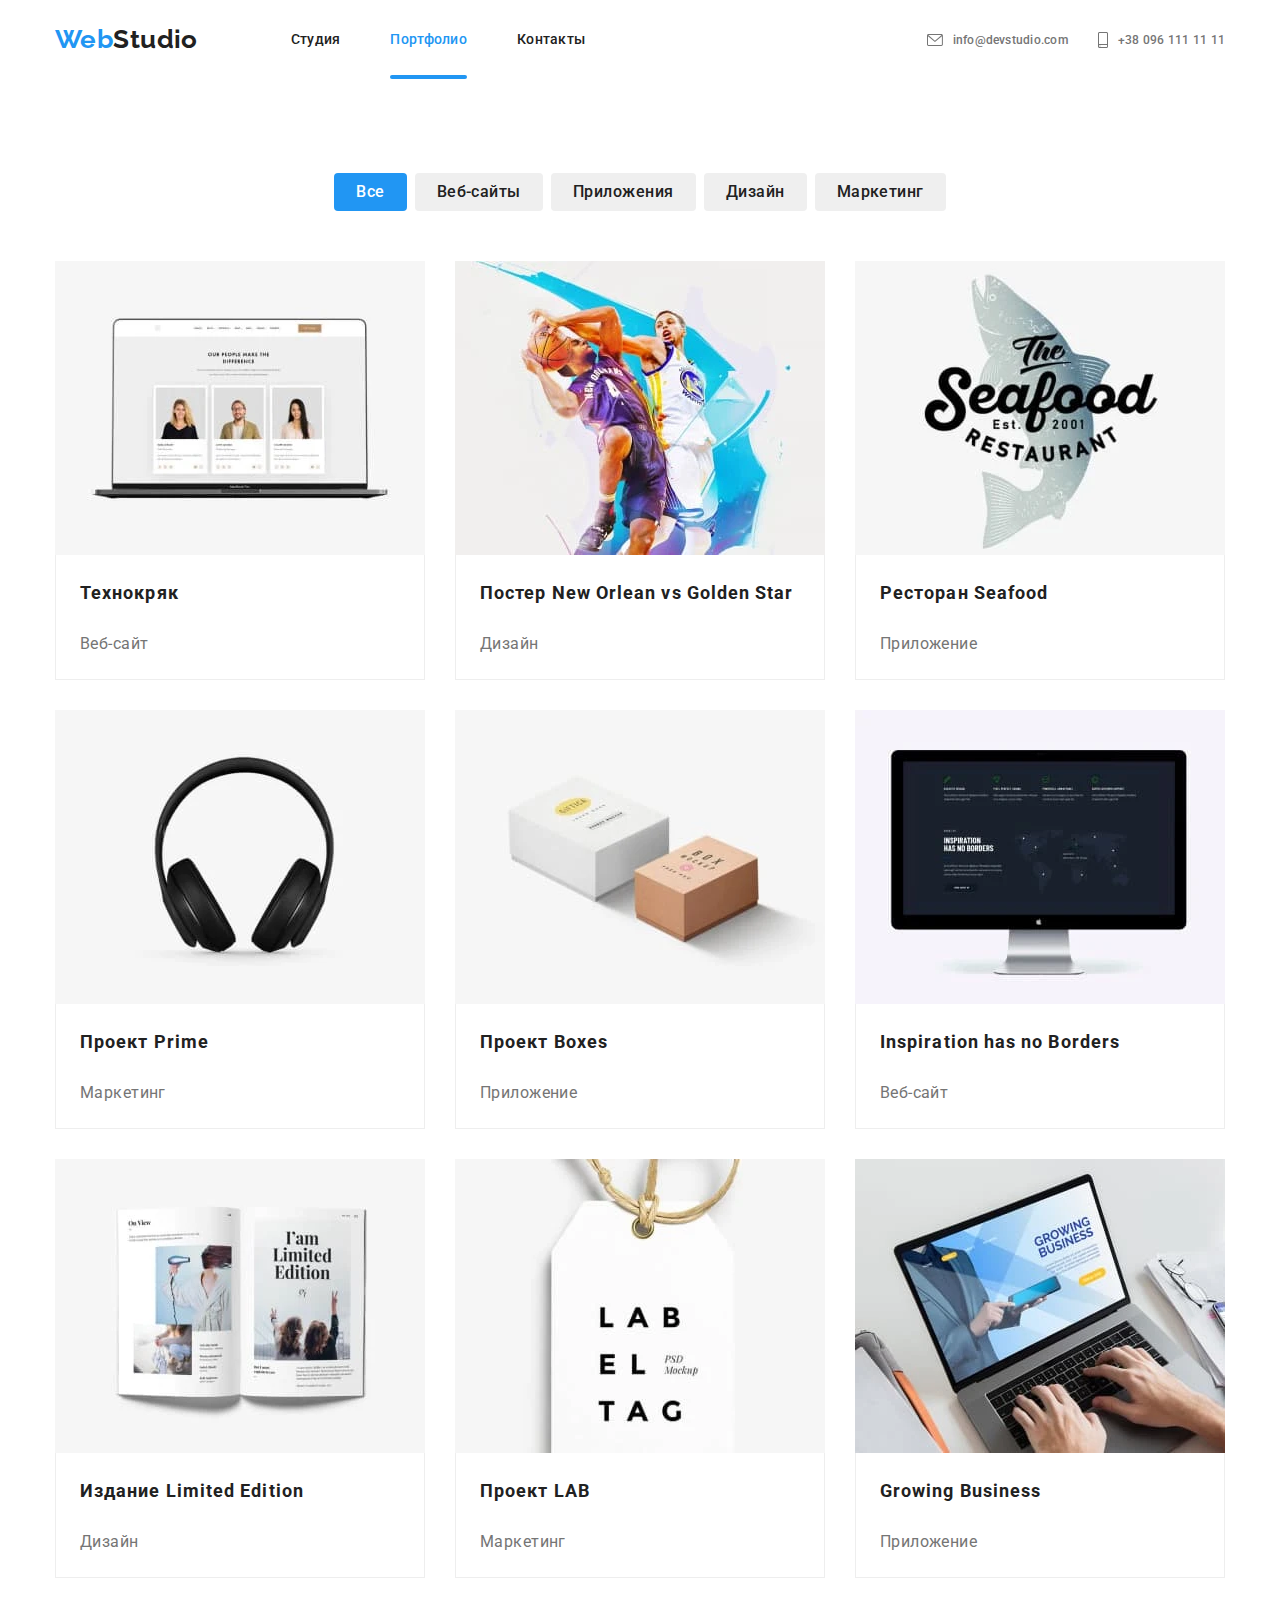
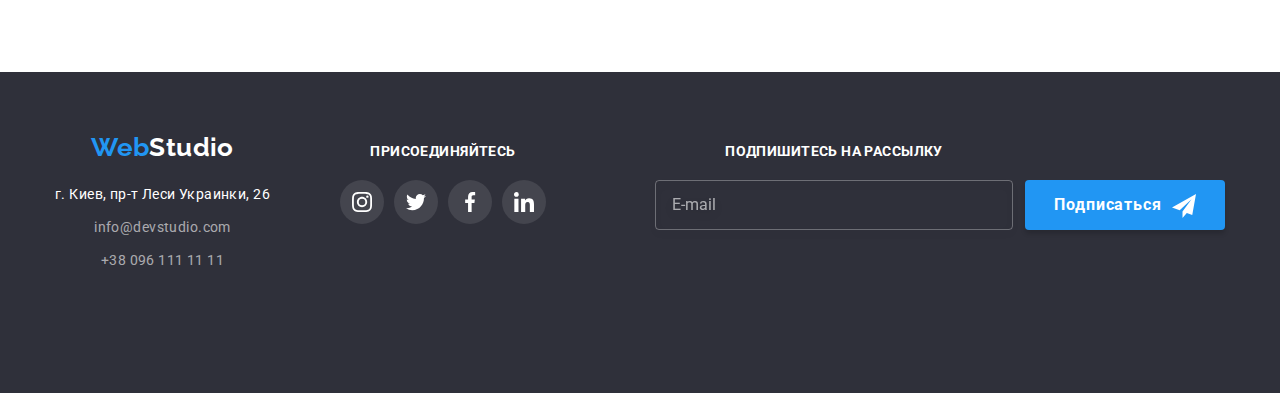
==== commit 6a3c01e2: "change portfolio" ====
--- a/portfolio.html
+++ b/portfolio.html
@@ -126,7 +126,7 @@
             исчерпывающие сведения о компании или частном лице.</p></div></div>
             <div class="page-job__container">
                 <h3 class="page-job__title">Технокряк</h3>
-                <p class="page-job__deckription">Веб-сайт Lorem ipsum dolor sit amet consectetur adipisicing elit. Dolore fugiat officia possimus quaerat ipsa veniam dignissimos molestiae mollitia nemo sequi, nostrum officiis earum nulla doloremque magnam corporis ducimus magni voluptate.</p>
+                <p class="page-job__deckription">Веб-сайт</p>
             </div>
             </a>
         </li>
